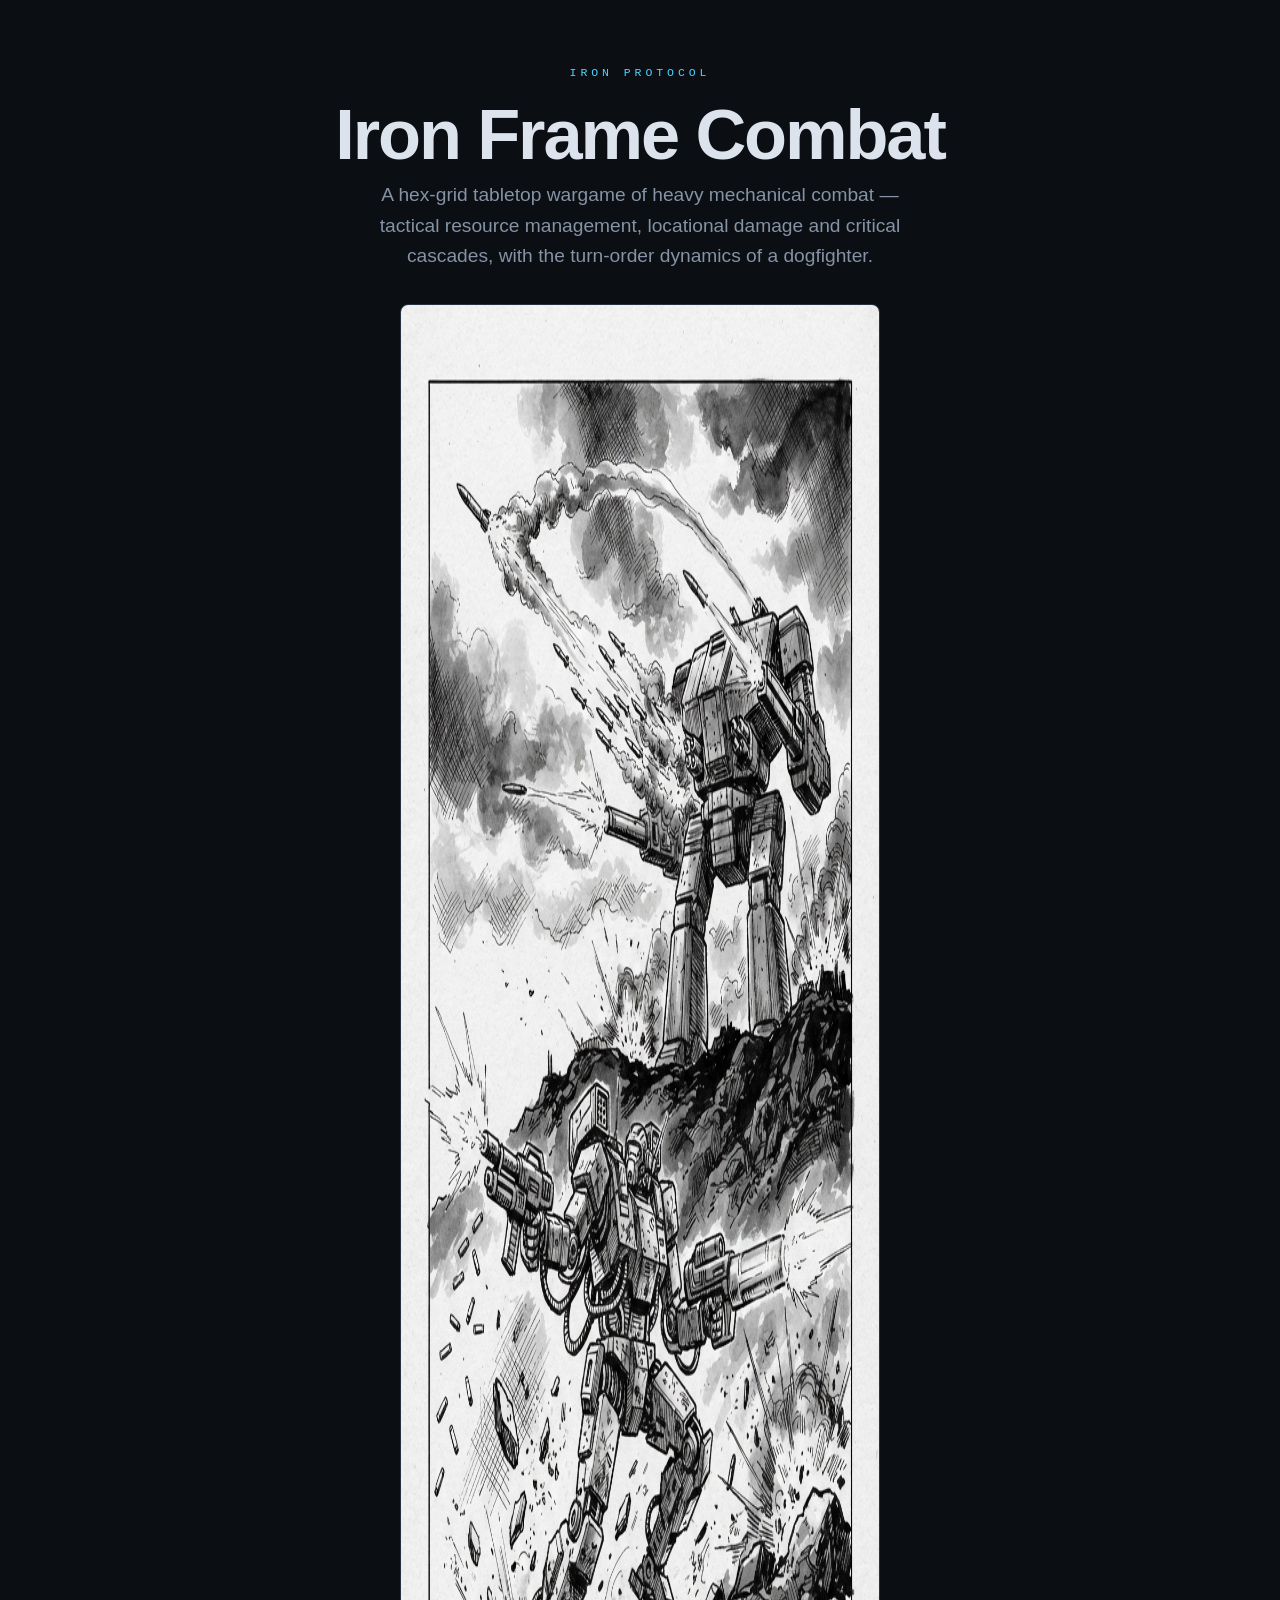
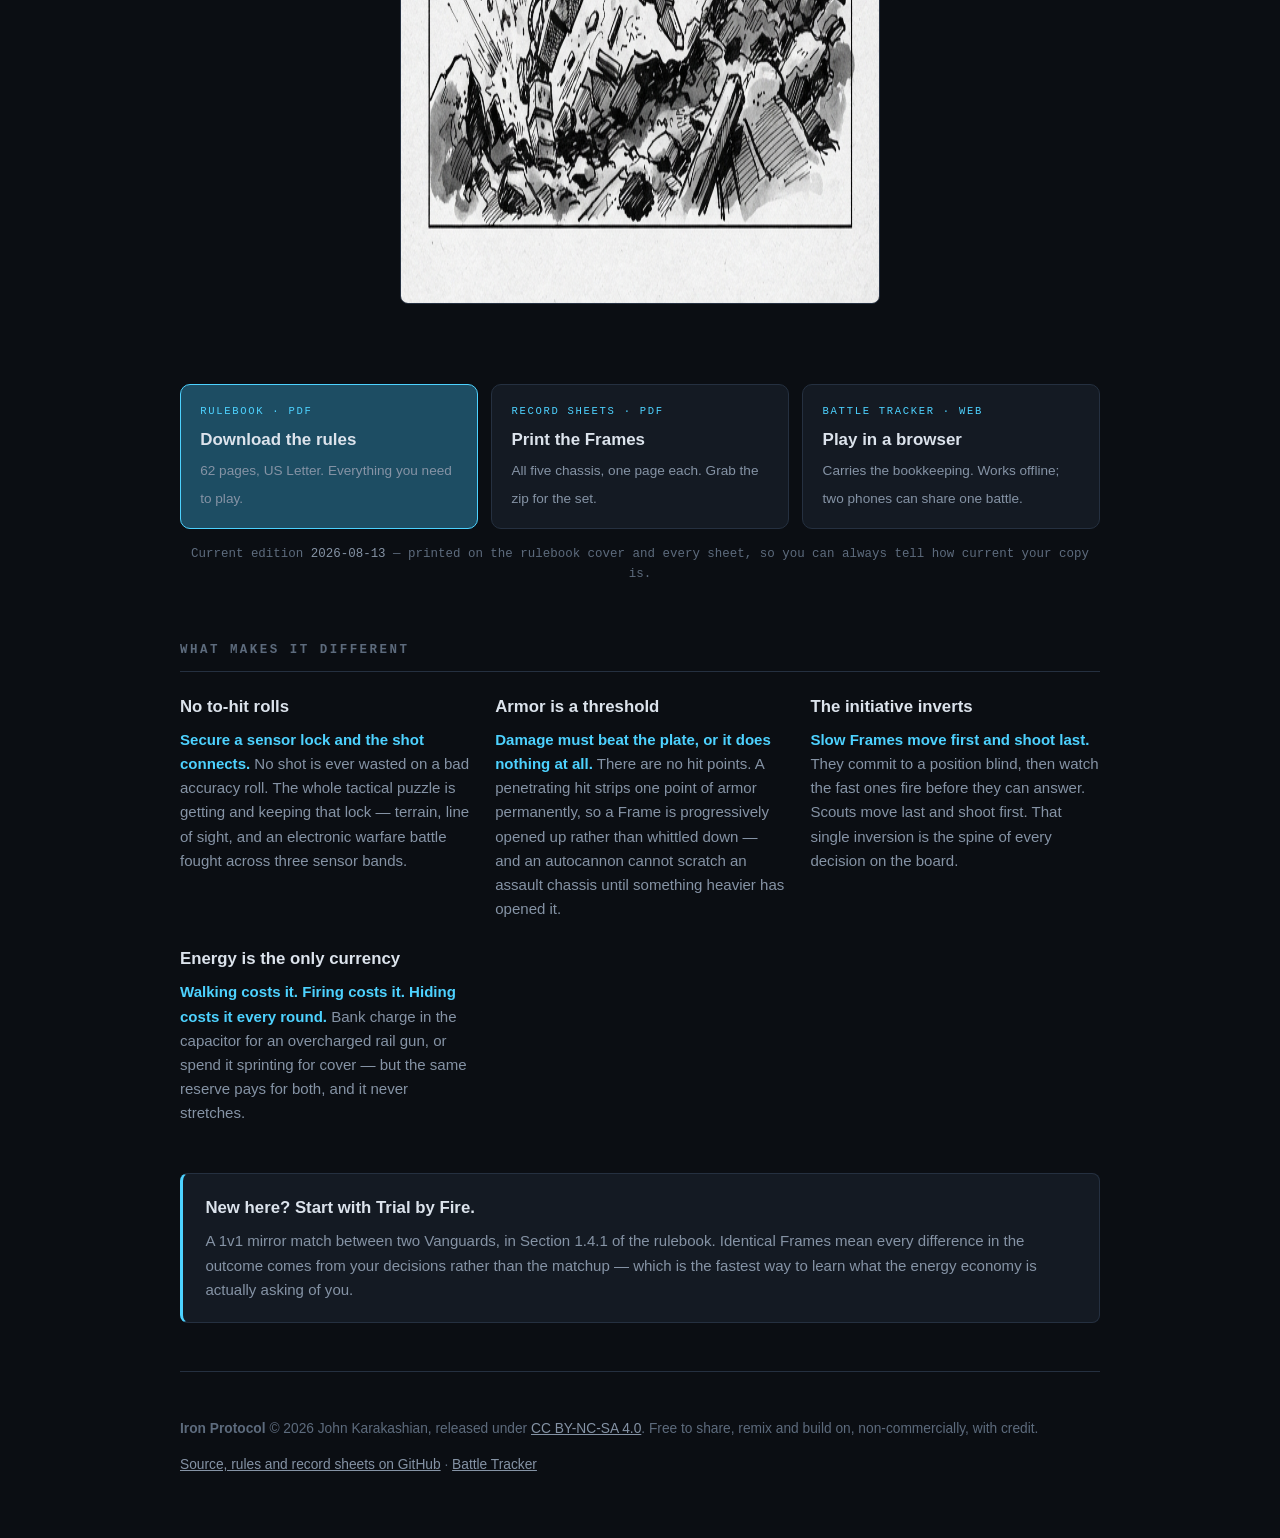
==== www/index.html @ a9ff7885 "Give the domain something to serve, and keep the PDFs single-sourced ironproto.app currently resolve" ====
<!doctype html>
<html lang="en">
<head>
<meta charset="utf-8">
<meta name="viewport" content="width=device-width, initial-scale=1">
<title>Iron Protocol — A Tactical Game of Iron Frame Combat</title>
<meta name="description" content="A hex-grid tabletop wargame of heavy mechanical combat. No to-hit rolls: secure a sensor lock and the shot connects. Free rulebook and record sheets.">
<link rel="icon" href="images/logo.jpg">

<meta property="og:title" content="Iron Protocol">
<meta property="og:description" content="A hex-grid tabletop wargame of heavy mechanical combat. Free rulebook, record sheets and a browser battle tracker.">
<meta property="og:image" content="https://ironproto.app/images/iron_protocol.jpg">
<meta property="og:url" content="https://ironproto.app">
<meta property="og:type" content="website">
<meta name="twitter:card" content="summary_large_image">

<style>
  /* Same tokens as the Battle Tracker, so the site and the app are one thing. */
  :root {
    --bg: #0b0e13;
    --surface: #141a23;
    --surface-2: #1b222d;
    --border: #253040;
    --text: #dce3ec;
    --muted: #8593a5;
    --dim: #5d6b7d;
    --accent: #4dd2ff;
    --accent-dim: #1d4d63;
    --warn: #ffb347;
    --ok: #57d38c;
    --mono: ui-monospace, SFMono-Regular, Menlo, Consolas, monospace;
    --sans: -apple-system, BlinkMacSystemFont, "Segoe UI", Roboto, sans-serif;
  }

  * { box-sizing: border-box; }

  body {
    margin: 0;
    background: var(--bg);
    color: var(--text);
    font-family: var(--sans);
    font-size: 17px;
    line-height: 1.6;
    -webkit-font-smoothing: antialiased;
  }

  .wrap { max-width: 60rem; margin: 0 auto; padding: 0 1.25rem; }

  /* ---- hero ---- */
  header { padding: 4rem 0 2.5rem; text-align: center; }
  .eyebrow {
    font-family: var(--mono); font-size: .72rem; letter-spacing: .34em;
    text-transform: uppercase; color: var(--accent); margin: 0 0 1.1rem;
  }
  h1 {
    font-size: clamp(2.6rem, 9vw, 4.4rem); line-height: 1; margin: 0 0 .6rem;
    font-weight: 800; letter-spacing: -.03em;
  }
  .tagline { font-size: clamp(1rem, 2.6vw, 1.2rem); color: var(--muted); margin: 0 auto 2rem; max-width: 34rem; }

  .cover {
    display: block; width: 100%; max-width: 30rem; margin: 0 auto;
    border: 1px solid var(--border); border-radius: 8px;
  }

  /* ---- downloads ---- */
  .downloads {
    display: grid; gap: .85rem; margin: 2.5rem 0 1rem;
    grid-template-columns: repeat(auto-fit, minmax(15rem, 1fr));
  }
  .dl {
    display: block; text-decoration: none; color: inherit;
    background: var(--surface); border: 1px solid var(--border); border-radius: 10px;
    padding: 1.1rem 1.2rem; transition: border-color .15s, transform .15s;
  }
  .dl:hover, .dl:focus-visible { border-color: var(--accent); transform: translateY(-2px); }
  .dl:focus-visible { outline: 2px solid var(--accent); outline-offset: 2px; }
  .dl.primary { background: var(--accent-dim); border-color: var(--accent); }
  .dl .k {
    font-family: var(--mono); font-size: .66rem; letter-spacing: .16em;
    text-transform: uppercase; color: var(--accent); display: block; margin-bottom: .4rem;
  }
  .dl .t { font-size: 1.06rem; font-weight: 650; display: block; margin-bottom: .2rem; }
  .dl .s { font-size: .85rem; color: var(--muted); }

  .edition {
    font-family: var(--mono); font-size: .78rem; color: var(--dim);
    text-align: center; margin: 0 0 3.5rem;
  }
  .edition b { color: var(--muted); font-weight: 500; }

  /* ---- features ---- */
  section { padding: 0 0 3rem; }
  h2 {
    font-size: .78rem; font-family: var(--mono); letter-spacing: .2em;
    text-transform: uppercase; color: var(--dim); margin: 0 0 1.4rem;
    padding-bottom: .6rem; border-bottom: 1px solid var(--border);
  }
  .features { display: grid; gap: 1.6rem; grid-template-columns: repeat(auto-fit, minmax(17rem, 1fr)); }
  .feature h3 { font-size: 1.05rem; margin: 0 0 .45rem; font-weight: 650; }
  .feature p { margin: 0; color: var(--muted); font-size: .94rem; }
  .feature .lede { color: var(--accent); font-weight: 600; }

  /* ---- start here ---- */
  .start {
    background: var(--surface); border: 1px solid var(--border);
    border-left: 3px solid var(--accent); border-radius: 8px;
    padding: 1.3rem 1.4rem; margin-bottom: 3rem;
  }
  .start h3 { margin: 0 0 .5rem; font-size: 1.05rem; }
  .start p { margin: 0; color: var(--muted); font-size: .94rem; }

  footer {
    border-top: 1px solid var(--border); padding: 2rem 0 3rem;
    font-size: .86rem; color: var(--dim);
  }
  footer a { color: var(--muted); }
  a { color: var(--accent); }

  @media (max-width: 34rem) {
    header { padding: 2.5rem 0 1.5rem; }
    body { font-size: 16px; }
  }
</style>
</head>
<body>

<div class="wrap">

  <header>
    <p class="eyebrow">Iron Protocol</p>
    <h1>Iron Frame Combat</h1>
    <p class="tagline">A hex-grid tabletop wargame of heavy mechanical combat — tactical resource management, locational damage and critical cascades, with the turn-order dynamics of a dogfighter.</p>
    <img class="cover" src="images/iron_protocol.jpg" alt="Two Iron Frames exchanging fire across broken ground" width="1200" height="1600">
  </header>

  <div class="downloads">
    <a class="dl primary" href="https://github.com/magnentius/iron-protocol/releases/latest">
      <span class="k">Rulebook · PDF</span>
      <span class="t">Download the rules</span>
      <span class="s">62 pages, US Letter. Everything you need to play.</span>
    </a>
    <a class="dl" href="https://github.com/magnentius/iron-protocol/releases/latest">
      <span class="k">Record sheets · PDF</span>
      <span class="t">Print the Frames</span>
      <span class="s">All five chassis, one page each. Grab the zip for the set.</span>
    </a>
    <a class="dl" href="https://play.ironproto.app">
      <span class="k">Battle Tracker · Web</span>
      <span class="t">Play in a browser</span>
      <span class="s">Carries the bookkeeping. Works offline; two phones can share one battle.</span>
    </a>
  </div>

  <p class="edition">
    Current edition <b>2026-08-13</b> — printed on the rulebook cover and every sheet, so you can always tell how current your copy is.
  </p>

  <section>
    <h2>What makes it different</h2>
    <div class="features">
      <div class="feature">
        <h3>No to-hit rolls</h3>
        <p><span class="lede">Secure a sensor lock and the shot connects.</span> No shot is ever wasted on a bad accuracy roll. The whole tactical puzzle is getting and keeping that lock — terrain, line of sight, and an electronic warfare battle fought across three sensor bands.</p>
      </div>
      <div class="feature">
        <h3>Armor is a threshold</h3>
        <p><span class="lede">Damage must beat the plate, or it does nothing at all.</span> There are no hit points. A penetrating hit strips one point of armor permanently, so a Frame is progressively opened up rather than whittled down — and an autocannon cannot scratch an assault chassis until something heavier has opened it.</p>
      </div>
      <div class="feature">
        <h3>The initiative inverts</h3>
        <p><span class="lede">Slow Frames move first and shoot last.</span> They commit to a position blind, then watch the fast ones fire before they can answer. Scouts move last and shoot first. That single inversion is the spine of every decision on the board.</p>
      </div>
      <div class="feature">
        <h3>Energy is the only currency</h3>
        <p><span class="lede">Walking costs it. Firing costs it. Hiding costs it every round.</span> Bank charge in the capacitor for an overcharged rail gun, or spend it sprinting for cover — but the same reserve pays for both, and it never stretches.</p>
      </div>
    </div>
  </section>

  <div class="start">
    <h3>New here? Start with Trial by Fire.</h3>
    <p>A 1v1 mirror match between two Vanguards, in Section 1.4.1 of the rulebook. Identical Frames mean every difference in the outcome comes from your decisions rather than the matchup — which is the fastest way to learn what the energy economy is actually asking of you.</p>
  </div>

  <footer>
    <p>
      <strong>Iron Protocol</strong> © 2026 John Karakashian, released under
      <a href="https://creativecommons.org/licenses/by-nc-sa/4.0/">CC BY-NC-SA 4.0</a>.
      Free to share, remix and build on, non-commercially, with credit.
    </p>
    <p>
      <a href="https://github.com/magnentius/iron-protocol">Source, rules and record sheets on GitHub</a> ·
      <a href="https://play.ironproto.app">Battle Tracker</a>
    </p>
  </footer>

</div>
</body>
</html>
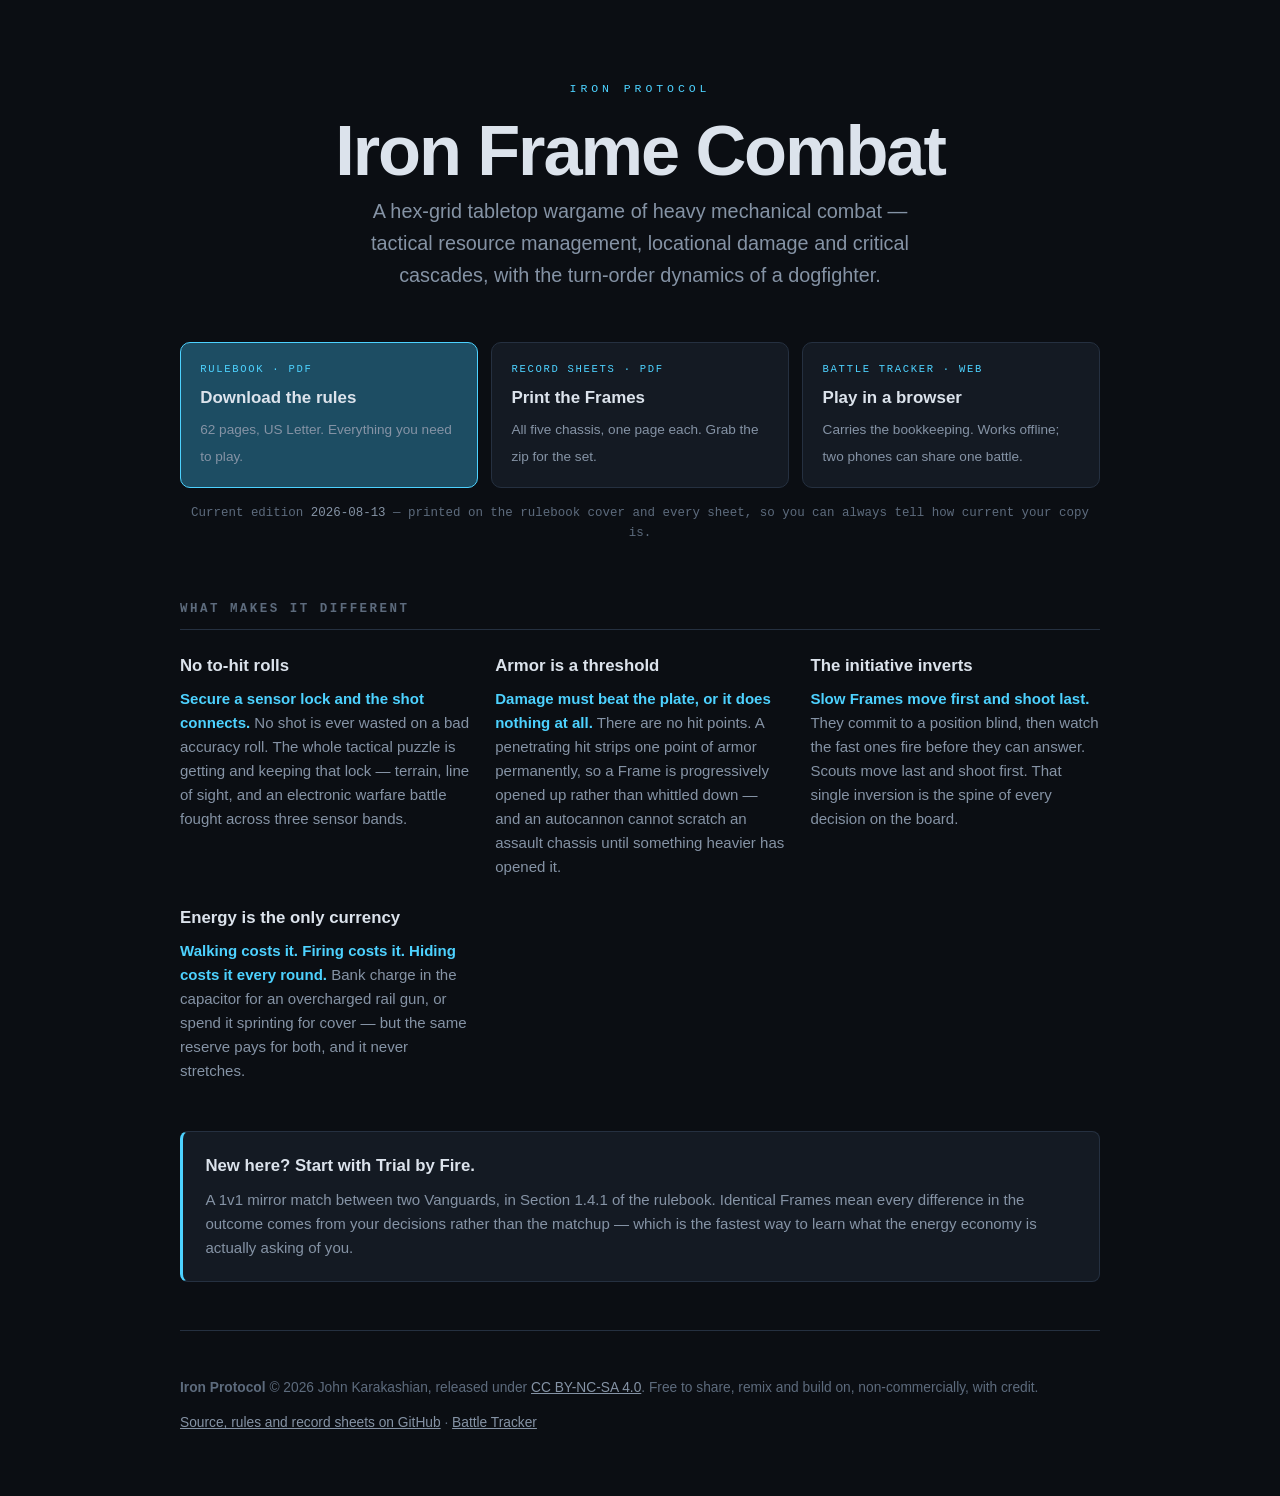
==== commit 03510c18: "Drop the cover art from the landing page The art is portrait — 1200x1600 — and capped at 30rem, so i" ====
--- a/www/index.html
+++ b/www/index.html
@@ -47,7 +47,7 @@
   .wrap { max-width: 60rem; margin: 0 auto; padding: 0 1.25rem; }
 
   /* ---- hero ---- */
-  header { padding: 4rem 0 2.5rem; text-align: center; }
+  header { padding: 5rem 0 1rem; text-align: center; }
   .eyebrow {
     font-family: var(--mono); font-size: .72rem; letter-spacing: .34em;
     text-transform: uppercase; color: var(--accent); margin: 0 0 1.1rem;
@@ -56,16 +56,11 @@
     font-size: clamp(2.6rem, 9vw, 4.4rem); line-height: 1; margin: 0 0 .6rem;
     font-weight: 800; letter-spacing: -.03em;
   }
-  .tagline { font-size: clamp(1rem, 2.6vw, 1.2rem); color: var(--muted); margin: 0 auto 2rem; max-width: 34rem; }
-
-  .cover {
-    display: block; width: 100%; max-width: 30rem; margin: 0 auto;
-    border: 1px solid var(--border); border-radius: 8px;
-  }
+  .tagline { font-size: clamp(1.02rem, 2.6vw, 1.24rem); color: var(--muted); margin: 0 auto; max-width: 36rem; }
 
   /* ---- downloads ---- */
   .downloads {
-    display: grid; gap: .85rem; margin: 2.5rem 0 1rem;
+    display: grid; gap: .85rem; margin: 2.2rem 0 1rem;
     grid-template-columns: repeat(auto-fit, minmax(15rem, 1fr));
   }
   .dl {
@@ -118,7 +113,7 @@
   a { color: var(--accent); }
 
   @media (max-width: 34rem) {
-    header { padding: 2.5rem 0 1.5rem; }
+    header { padding: 3rem 0 .5rem; }
     body { font-size: 16px; }
   }
 </style>
@@ -131,7 +126,6 @@
     <p class="eyebrow">Iron Protocol</p>
     <h1>Iron Frame Combat</h1>
     <p class="tagline">A hex-grid tabletop wargame of heavy mechanical combat — tactical resource management, locational damage and critical cascades, with the turn-order dynamics of a dogfighter.</p>
-    <img class="cover" src="images/iron_protocol.jpg" alt="Two Iron Frames exchanging fire across broken ground" width="1200" height="1600">
   </header>
 
   <div class="downloads">
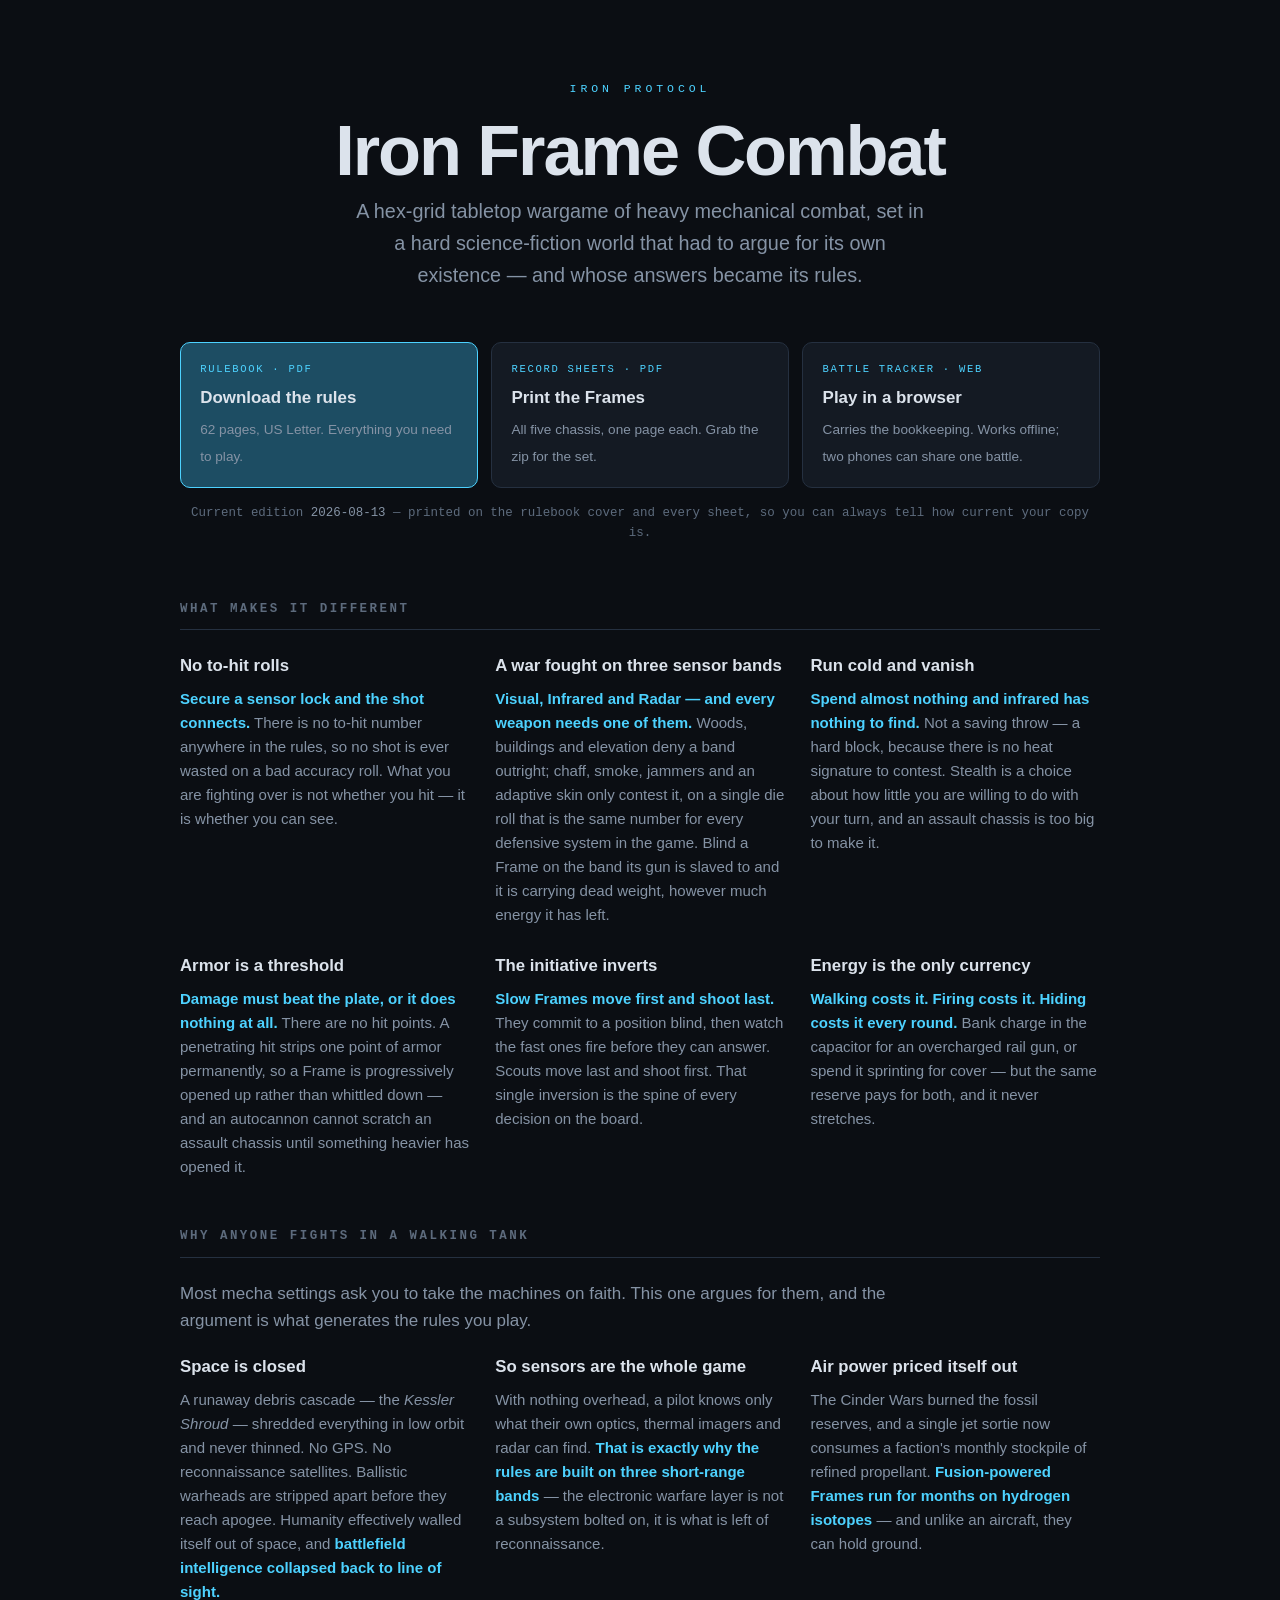
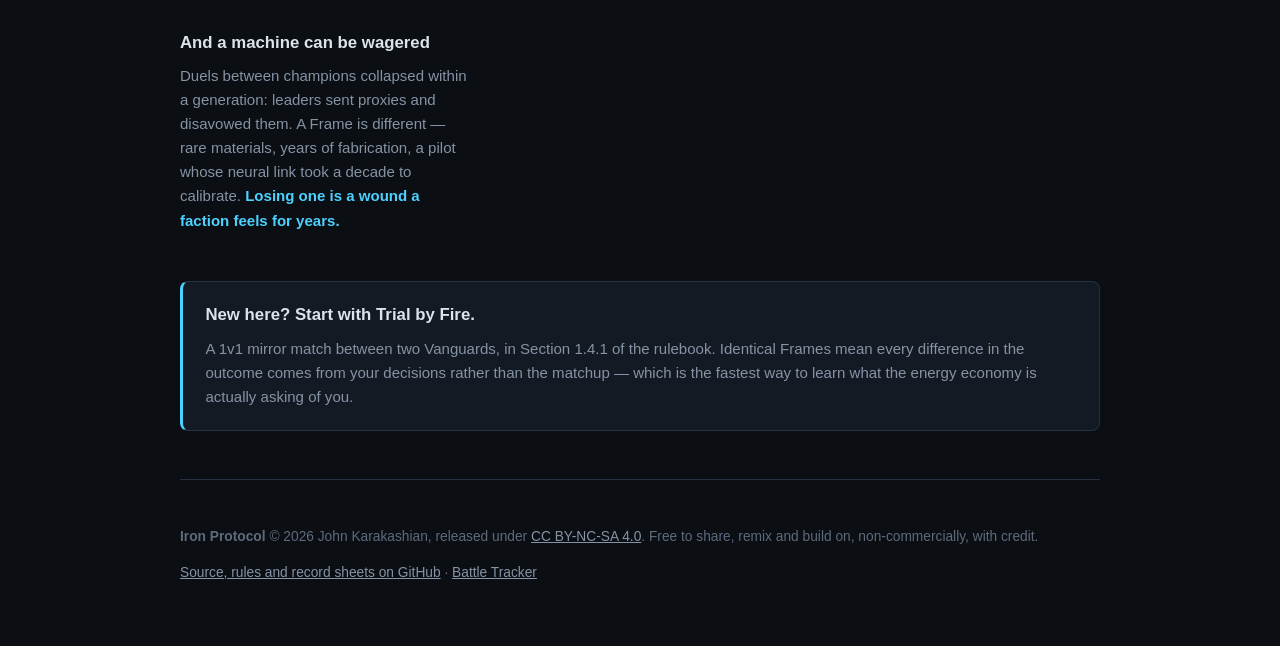
==== commit e2c895a2: "Lead with the sensor war and the setting that produces it Two of the strongest things about this gam" ====
--- a/www/index.html
+++ b/www/index.html
@@ -125,7 +125,7 @@
   <header>
     <p class="eyebrow">Iron Protocol</p>
     <h1>Iron Frame Combat</h1>
-    <p class="tagline">A hex-grid tabletop wargame of heavy mechanical combat — tactical resource management, locational damage and critical cascades, with the turn-order dynamics of a dogfighter.</p>
+    <p class="tagline">A hex-grid tabletop wargame of heavy mechanical combat, set in a hard science-fiction world that had to argue for its own existence — and whose answers became its rules.</p>
   </header>
 
   <div class="downloads">
@@ -155,7 +155,15 @@
     <div class="features">
       <div class="feature">
         <h3>No to-hit rolls</h3>
-        <p><span class="lede">Secure a sensor lock and the shot connects.</span> No shot is ever wasted on a bad accuracy roll. The whole tactical puzzle is getting and keeping that lock — terrain, line of sight, and an electronic warfare battle fought across three sensor bands.</p>
+        <p><span class="lede">Secure a sensor lock and the shot connects.</span> There is no to-hit number anywhere in the rules, so no shot is ever wasted on a bad accuracy roll. What you are fighting over is not whether you hit — it is whether you can see.</p>
+      </div>
+      <div class="feature">
+        <h3>A war fought on three sensor bands</h3>
+        <p><span class="lede">Visual, Infrared and Radar — and every weapon needs one of them.</span> Woods, buildings and elevation deny a band outright; chaff, smoke, jammers and an adaptive skin only contest it, on a single die roll that is the same number for every defensive system in the game. Blind a Frame on the band its gun is slaved to and it is carrying dead weight, however much energy it has left.</p>
+      </div>
+      <div class="feature">
+        <h3>Run cold and vanish</h3>
+        <p><span class="lede">Spend almost nothing and infrared has nothing to find.</span> Not a saving throw — a hard block, because there is no heat signature to contest. Stealth is a choice about how little you are willing to do with your turn, and an assault chassis is too big to make it.</p>
       </div>
       <div class="feature">
         <h3>Armor is a threshold</h3>
@@ -168,6 +176,29 @@
       <div class="feature">
         <h3>Energy is the only currency</h3>
         <p><span class="lede">Walking costs it. Firing costs it. Hiding costs it every round.</span> Bank charge in the capacitor for an overcharged rail gun, or spend it sprinting for cover — but the same reserve pays for both, and it never stretches.</p>
+      </div>
+    </div>
+  </section>
+
+  <section>
+    <h2>Why anyone fights in a walking tank</h2>
+    <p style="color:var(--muted);margin:0 0 1.2rem;max-width:46rem">Most mecha settings ask you to take the machines on faith. This one argues for them, and the argument is what generates the rules you play.</p>
+    <div class="features">
+      <div class="feature">
+        <h3>Space is closed</h3>
+        <p>A runaway debris cascade — the <em>Kessler Shroud</em> — shredded everything in low orbit and never thinned. No GPS. No reconnaissance satellites. Ballistic warheads are stripped apart before they reach apogee. Humanity effectively walled itself out of space, and <span class="lede">battlefield intelligence collapsed back to line of sight.</span></p>
+      </div>
+      <div class="feature">
+        <h3>So sensors are the whole game</h3>
+        <p>With nothing overhead, a pilot knows only what their own optics, thermal imagers and radar can find. <span class="lede">That is exactly why the rules are built on three short-range bands</span> — the electronic warfare layer is not a subsystem bolted on, it is what is left of reconnaissance.</p>
+      </div>
+      <div class="feature">
+        <h3>Air power priced itself out</h3>
+        <p>The Cinder Wars burned the fossil reserves, and a single jet sortie now consumes a faction's monthly stockpile of refined propellant. <span class="lede">Fusion-powered Frames run for months on hydrogen isotopes</span> — and unlike an aircraft, they can hold ground.</p>
+      </div>
+      <div class="feature">
+        <h3>And a machine can be wagered</h3>
+        <p>Duels between champions collapsed within a generation: leaders sent proxies and disavowed them. A Frame is different — rare materials, years of fabrication, a pilot whose neural link took a decade to calibrate. <span class="lede">Losing one is a wound a faction feels for years.</span></p>
       </div>
     </div>
   </section>
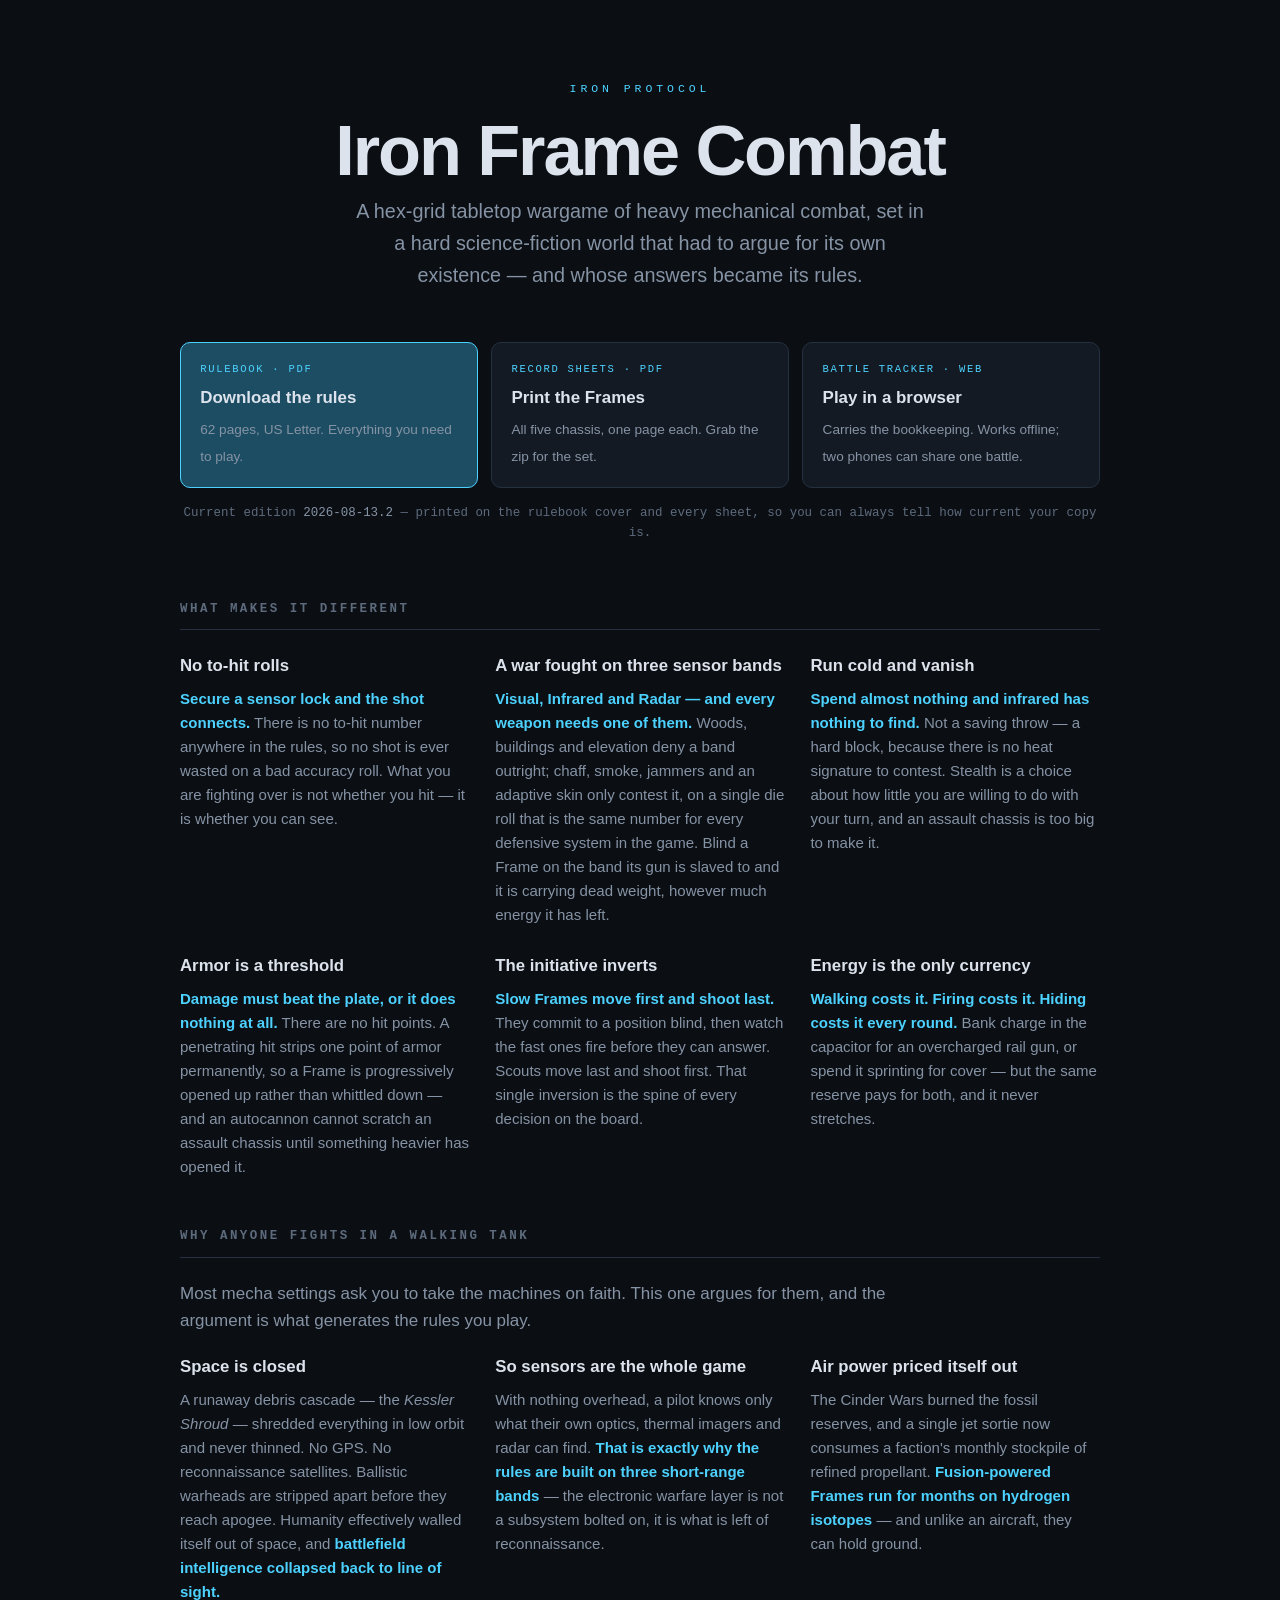
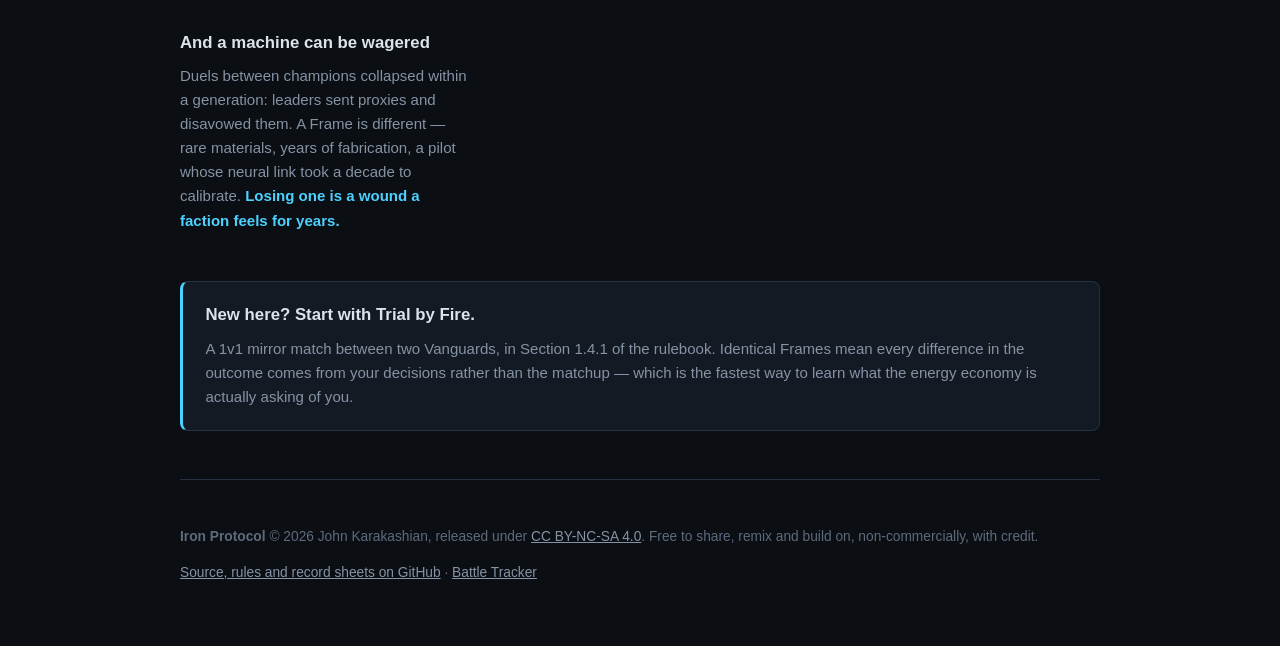
==== commit 2c6831f7: "Edition 2026-08-13.2 Second edition the same day, which is the serial form the scheme already allowe" ====
--- a/www/index.html
+++ b/www/index.html
@@ -147,7 +147,7 @@
   </div>
 
   <p class="edition">
-    Current edition <b>2026-08-13</b> — printed on the rulebook cover and every sheet, so you can always tell how current your copy is.
+    Current edition <b>2026-08-13.2</b> — printed on the rulebook cover and every sheet, so you can always tell how current your copy is.
   </p>
 
   <section>
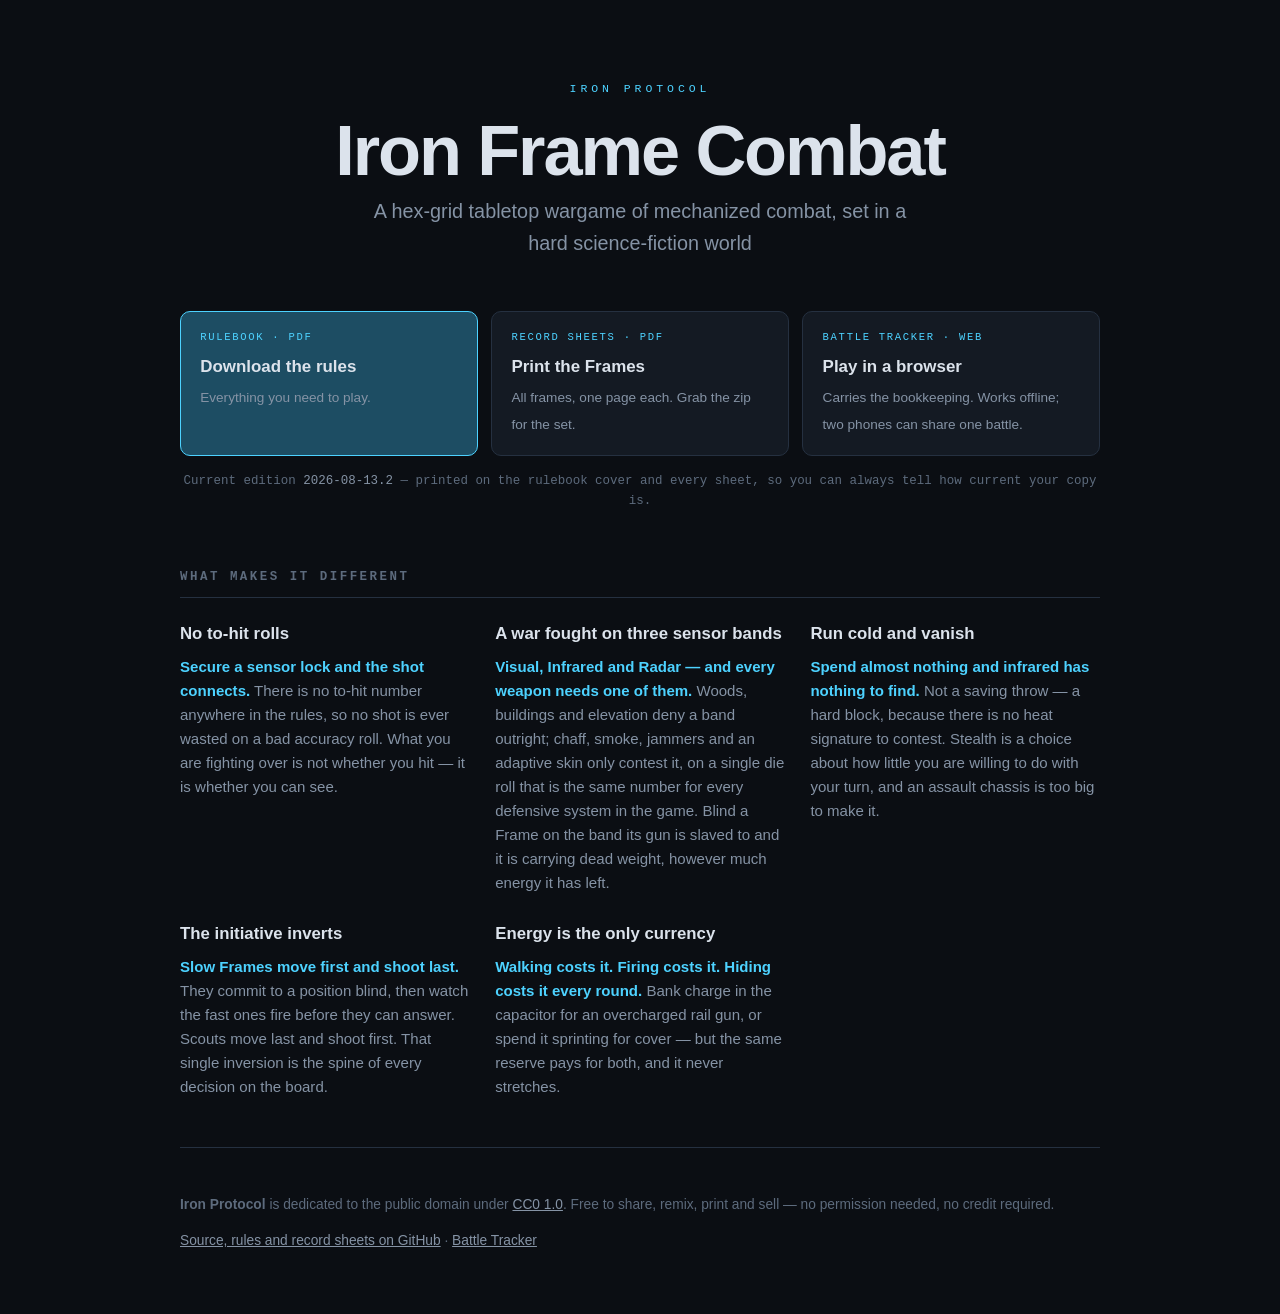
==== commit 74746827: "Cut the landing page back to what a visitor needs The page had grown a second half that argued the s" ====
--- a/www/index.html
+++ b/www/index.html
@@ -1,225 +1,311 @@
 <!doctype html>
 <html lang="en">
+
 <head>
-<meta charset="utf-8">
-<meta name="viewport" content="width=device-width, initial-scale=1">
-<title>Iron Protocol — A Tactical Game of Iron Frame Combat</title>
-<meta name="description" content="A hex-grid tabletop wargame of heavy mechanical combat. No to-hit rolls: secure a sensor lock and the shot connects. Free rulebook and record sheets.">
-<link rel="icon" href="images/logo.jpg">
-
-<meta property="og:title" content="Iron Protocol">
-<meta property="og:description" content="A hex-grid tabletop wargame of heavy mechanical combat. Free rulebook, record sheets and a browser battle tracker.">
-<meta property="og:image" content="https://ironproto.app/images/iron_protocol.jpg">
-<meta property="og:url" content="https://ironproto.app">
-<meta property="og:type" content="website">
-<meta name="twitter:card" content="summary_large_image">
-
-<style>
-  /* Same tokens as the Battle Tracker, so the site and the app are one thing. */
-  :root {
-    --bg: #0b0e13;
-    --surface: #141a23;
-    --surface-2: #1b222d;
-    --border: #253040;
-    --text: #dce3ec;
-    --muted: #8593a5;
-    --dim: #5d6b7d;
-    --accent: #4dd2ff;
-    --accent-dim: #1d4d63;
-    --warn: #ffb347;
-    --ok: #57d38c;
-    --mono: ui-monospace, SFMono-Regular, Menlo, Consolas, monospace;
-    --sans: -apple-system, BlinkMacSystemFont, "Segoe UI", Roboto, sans-serif;
-  }
-
-  * { box-sizing: border-box; }
-
-  body {
-    margin: 0;
-    background: var(--bg);
-    color: var(--text);
-    font-family: var(--sans);
-    font-size: 17px;
-    line-height: 1.6;
-    -webkit-font-smoothing: antialiased;
-  }
-
-  .wrap { max-width: 60rem; margin: 0 auto; padding: 0 1.25rem; }
-
-  /* ---- hero ---- */
-  header { padding: 5rem 0 1rem; text-align: center; }
-  .eyebrow {
-    font-family: var(--mono); font-size: .72rem; letter-spacing: .34em;
-    text-transform: uppercase; color: var(--accent); margin: 0 0 1.1rem;
-  }
-  h1 {
-    font-size: clamp(2.6rem, 9vw, 4.4rem); line-height: 1; margin: 0 0 .6rem;
-    font-weight: 800; letter-spacing: -.03em;
-  }
-  .tagline { font-size: clamp(1.02rem, 2.6vw, 1.24rem); color: var(--muted); margin: 0 auto; max-width: 36rem; }
-
-  /* ---- downloads ---- */
-  .downloads {
-    display: grid; gap: .85rem; margin: 2.2rem 0 1rem;
-    grid-template-columns: repeat(auto-fit, minmax(15rem, 1fr));
-  }
-  .dl {
-    display: block; text-decoration: none; color: inherit;
-    background: var(--surface); border: 1px solid var(--border); border-radius: 10px;
-    padding: 1.1rem 1.2rem; transition: border-color .15s, transform .15s;
-  }
-  .dl:hover, .dl:focus-visible { border-color: var(--accent); transform: translateY(-2px); }
-  .dl:focus-visible { outline: 2px solid var(--accent); outline-offset: 2px; }
-  .dl.primary { background: var(--accent-dim); border-color: var(--accent); }
-  .dl .k {
-    font-family: var(--mono); font-size: .66rem; letter-spacing: .16em;
-    text-transform: uppercase; color: var(--accent); display: block; margin-bottom: .4rem;
-  }
-  .dl .t { font-size: 1.06rem; font-weight: 650; display: block; margin-bottom: .2rem; }
-  .dl .s { font-size: .85rem; color: var(--muted); }
-
-  .edition {
-    font-family: var(--mono); font-size: .78rem; color: var(--dim);
-    text-align: center; margin: 0 0 3.5rem;
-  }
-  .edition b { color: var(--muted); font-weight: 500; }
-
-  /* ---- features ---- */
-  section { padding: 0 0 3rem; }
-  h2 {
-    font-size: .78rem; font-family: var(--mono); letter-spacing: .2em;
-    text-transform: uppercase; color: var(--dim); margin: 0 0 1.4rem;
-    padding-bottom: .6rem; border-bottom: 1px solid var(--border);
-  }
-  .features { display: grid; gap: 1.6rem; grid-template-columns: repeat(auto-fit, minmax(17rem, 1fr)); }
-  .feature h3 { font-size: 1.05rem; margin: 0 0 .45rem; font-weight: 650; }
-  .feature p { margin: 0; color: var(--muted); font-size: .94rem; }
-  .feature .lede { color: var(--accent); font-weight: 600; }
-
-  /* ---- start here ---- */
-  .start {
-    background: var(--surface); border: 1px solid var(--border);
-    border-left: 3px solid var(--accent); border-radius: 8px;
-    padding: 1.3rem 1.4rem; margin-bottom: 3rem;
-  }
-  .start h3 { margin: 0 0 .5rem; font-size: 1.05rem; }
-  .start p { margin: 0; color: var(--muted); font-size: .94rem; }
-
-  footer {
-    border-top: 1px solid var(--border); padding: 2rem 0 3rem;
-    font-size: .86rem; color: var(--dim);
-  }
-  footer a { color: var(--muted); }
-  a { color: var(--accent); }
-
-  @media (max-width: 34rem) {
-    header { padding: 3rem 0 .5rem; }
-    body { font-size: 16px; }
-  }
-</style>
+  <meta charset="utf-8">
+  <meta name="viewport" content="width=device-width, initial-scale=1">
+  <title>Iron Protocol — A Tactical Game of Iron Frame Combat</title>
+  <meta name="description"
+    content="A hex-grid tabletop wargame of heavy mechanical combat. No to-hit rolls: secure a sensor lock and the shot connects. Free rulebook and record sheets.">
+  <link rel="icon" href="images/logo.jpg">
+
+  <meta property="og:title" content="Iron Protocol">
+  <meta property="og:description"
+    content="A hex-grid tabletop wargame of heavy mechanical combat. Free rulebook, record sheets and a browser battle tracker.">
+  <meta property="og:image" content="https://ironproto.app/images/iron_protocol.jpg">
+  <meta property="og:url" content="https://ironproto.app">
+  <meta property="og:type" content="website">
+  <meta name="twitter:card" content="summary_large_image">
+
+  <style>
+    /* Same tokens as the Battle Tracker, so the site and the app are one thing. */
+    :root {
+      --bg: #0b0e13;
+      --surface: #141a23;
+      --surface-2: #1b222d;
+      --border: #253040;
+      --text: #dce3ec;
+      --muted: #8593a5;
+      --dim: #5d6b7d;
+      --accent: #4dd2ff;
+      --accent-dim: #1d4d63;
+      --warn: #ffb347;
+      --ok: #57d38c;
+      --mono: ui-monospace, SFMono-Regular, Menlo, Consolas, monospace;
+      --sans: -apple-system, BlinkMacSystemFont, "Segoe UI", Roboto, sans-serif;
+    }
+
+    * {
+      box-sizing: border-box;
+    }
+
+    body {
+      margin: 0;
+      background: var(--bg);
+      color: var(--text);
+      font-family: var(--sans);
+      font-size: 17px;
+      line-height: 1.6;
+      -webkit-font-smoothing: antialiased;
+    }
+
+    .wrap {
+      max-width: 60rem;
+      margin: 0 auto;
+      padding: 0 1.25rem;
+    }
+
+    /* ---- hero ---- */
+    header {
+      padding: 5rem 0 1rem;
+      text-align: center;
+    }
+
+    .eyebrow {
+      font-family: var(--mono);
+      font-size: .72rem;
+      letter-spacing: .34em;
+      text-transform: uppercase;
+      color: var(--accent);
+      margin: 0 0 1.1rem;
+    }
+
+    h1 {
+      font-size: clamp(2.6rem, 9vw, 4.4rem);
+      line-height: 1;
+      margin: 0 0 .6rem;
+      font-weight: 800;
+      letter-spacing: -.03em;
+    }
+
+    .tagline {
+      font-size: clamp(1.02rem, 2.6vw, 1.24rem);
+      color: var(--muted);
+      margin: 0 auto;
+      max-width: 36rem;
+    }
+
+    /* ---- downloads ---- */
+    .downloads {
+      display: grid;
+      gap: .85rem;
+      margin: 2.2rem 0 1rem;
+      grid-template-columns: repeat(auto-fit, minmax(15rem, 1fr));
+    }
+
+    .dl {
+      display: block;
+      text-decoration: none;
+      color: inherit;
+      background: var(--surface);
+      border: 1px solid var(--border);
+      border-radius: 10px;
+      padding: 1.1rem 1.2rem;
+      transition: border-color .15s, transform .15s;
+    }
+
+    .dl:hover,
+    .dl:focus-visible {
+      border-color: var(--accent);
+      transform: translateY(-2px);
+    }
+
+    .dl:focus-visible {
+      outline: 2px solid var(--accent);
+      outline-offset: 2px;
+    }
+
+    .dl.primary {
+      background: var(--accent-dim);
+      border-color: var(--accent);
+    }
+
+    .dl .k {
+      font-family: var(--mono);
+      font-size: .66rem;
+      letter-spacing: .16em;
+      text-transform: uppercase;
+      color: var(--accent);
+      display: block;
+      margin-bottom: .4rem;
+    }
+
+    .dl .t {
+      font-size: 1.06rem;
+      font-weight: 650;
+      display: block;
+      margin-bottom: .2rem;
+    }
+
+    .dl .s {
+      font-size: .85rem;
+      color: var(--muted);
+    }
+
+    .edition {
+      font-family: var(--mono);
+      font-size: .78rem;
+      color: var(--dim);
+      text-align: center;
+      margin: 0 0 3.5rem;
+    }
+
+    .edition b {
+      color: var(--muted);
+      font-weight: 500;
+    }
+
+    /* ---- features ---- */
+    section {
+      padding: 0 0 3rem;
+    }
+
+    h2 {
+      font-size: .78rem;
+      font-family: var(--mono);
+      letter-spacing: .2em;
+      text-transform: uppercase;
+      color: var(--dim);
+      margin: 0 0 1.4rem;
+      padding-bottom: .6rem;
+      border-bottom: 1px solid var(--border);
+    }
+
+    .features {
+      display: grid;
+      gap: 1.6rem;
+      grid-template-columns: repeat(auto-fit, minmax(17rem, 1fr));
+    }
+
+    .feature h3 {
+      font-size: 1.05rem;
+      margin: 0 0 .45rem;
+      font-weight: 650;
+    }
+
+    .feature p {
+      margin: 0;
+      color: var(--muted);
+      font-size: .94rem;
+    }
+
+    .feature .lede {
+      color: var(--accent);
+      font-weight: 600;
+    }
+
+    footer {
+      border-top: 1px solid var(--border);
+      padding: 2rem 0 3rem;
+      font-size: .86rem;
+      color: var(--dim);
+    }
+
+    footer a {
+      color: var(--muted);
+    }
+
+    a {
+      color: var(--accent);
+    }
+
+    @media (max-width: 34rem) {
+      header {
+        padding: 3rem 0 .5rem;
+      }
+
+      body {
+        font-size: 16px;
+      }
+    }
+  </style>
 </head>
+
 <body>
 
-<div class="wrap">
-
-  <header>
-    <p class="eyebrow">Iron Protocol</p>
-    <h1>Iron Frame Combat</h1>
-    <p class="tagline">A hex-grid tabletop wargame of heavy mechanical combat, set in a hard science-fiction world that had to argue for its own existence — and whose answers became its rules.</p>
-  </header>
-
-  <div class="downloads">
-    <a class="dl primary" href="https://github.com/magnentius/iron-protocol/releases/latest">
-      <span class="k">Rulebook · PDF</span>
-      <span class="t">Download the rules</span>
-      <span class="s">62 pages, US Letter. Everything you need to play.</span>
-    </a>
-    <a class="dl" href="https://github.com/magnentius/iron-protocol/releases/latest">
-      <span class="k">Record sheets · PDF</span>
-      <span class="t">Print the Frames</span>
-      <span class="s">All five chassis, one page each. Grab the zip for the set.</span>
-    </a>
-    <a class="dl" href="https://play.ironproto.app">
-      <span class="k">Battle Tracker · Web</span>
-      <span class="t">Play in a browser</span>
-      <span class="s">Carries the bookkeeping. Works offline; two phones can share one battle.</span>
-    </a>
+  <div class="wrap">
+
+    <header>
+      <p class="eyebrow">Iron Protocol</p>
+      <h1>Iron Frame Combat</h1>
+      <p class="tagline">A hex-grid tabletop wargame of mechanized combat, set in a hard science-fiction world</p>
+    </header>
+
+    <div class="downloads">
+      <a class="dl primary" href="https://github.com/magnentius/iron-protocol/releases/latest">
+        <span class="k">Rulebook · PDF</span>
+        <span class="t">Download the rules</span>
+        <span class="s">Everything you need to play.</span>
+      </a>
+      <a class="dl" href="https://github.com/magnentius/iron-protocol/releases/latest">
+        <span class="k">Record sheets · PDF</span>
+        <span class="t">Print the Frames</span>
+        <span class="s">All frames, one page each. Grab the zip for the set.</span>
+      </a>
+      <a class="dl" href="https://play.ironproto.app">
+        <span class="k">Battle Tracker · Web</span>
+        <span class="t">Play in a browser</span>
+        <span class="s">Carries the bookkeeping. Works offline; two phones can share one battle.</span>
+      </a>
+    </div>
+
+    <p class="edition">
+      <!-- Stamped from the latest git tag by the Deploy tracker workflow. The value
+         committed here is a placeholder and is not maintained by hand. -->
+      Current edition <b id="edition">2026-08-13.2</b> — printed on the rulebook cover and every sheet, so you can
+      always tell how current your copy is.
+    </p>
+
+    <section>
+      <h2>What makes it different</h2>
+      <div class="features">
+        <div class="feature">
+          <h3>No to-hit rolls</h3>
+          <p><span class="lede">Secure a sensor lock and the shot connects.</span> There is no to-hit number anywhere in
+            the rules, so no shot is ever wasted on a bad accuracy roll. What you are fighting over is not whether you
+            hit — it is whether you can see.</p>
+        </div>
+        <div class="feature">
+          <h3>A war fought on three sensor bands</h3>
+          <p><span class="lede">Visual, Infrared and Radar — and every weapon needs one of them.</span> Woods, buildings
+            and elevation deny a band outright; chaff, smoke, jammers and an adaptive skin only contest it, on a single
+            die roll that is the same number for every defensive system in the game. Blind a Frame on the band its gun
+            is slaved to and it is carrying dead weight, however much energy it has left.</p>
+        </div>
+        <div class="feature">
+          <h3>Run cold and vanish</h3>
+          <p><span class="lede">Spend almost nothing and infrared has nothing to find.</span> Not a saving throw — a
+            hard block, because there is no heat signature to contest. Stealth is a choice about how little you are
+            willing to do with your turn, and an assault chassis is too big to make it.</p>
+        </div>
+        <div class="feature">
+          <h3>The initiative inverts</h3>
+          <p><span class="lede">Slow Frames move first and shoot last.</span> They commit to a position blind, then
+            watch the fast ones fire before they can answer. Scouts move last and shoot first. That single inversion is
+            the spine of every decision on the board.</p>
+        </div>
+        <div class="feature">
+          <h3>Energy is the only currency</h3>
+          <p><span class="lede">Walking costs it. Firing costs it. Hiding costs it every round.</span> Bank charge in
+            the capacitor for an overcharged rail gun, or spend it sprinting for cover — but the same reserve pays for
+            both, and it never stretches.</p>
+        </div>
+      </div>
+    </section>
+
+    <footer>
+      <p>
+        <strong>Iron Protocol</strong> is dedicated to the public domain under
+        <a href="https://creativecommons.org/publicdomain/zero/1.0/">CC0 1.0</a>.
+        Free to share, remix, print and sell — no permission needed, no credit required.
+      </p>
+      <p>
+        <a href="https://github.com/magnentius/iron-protocol">Source, rules and record sheets on GitHub</a> ·
+        <a href="https://play.ironproto.app">Battle Tracker</a>
+      </p>
+    </footer>
+
   </div>
-
-  <p class="edition">
-    Current edition <b>2026-08-13.2</b> — printed on the rulebook cover and every sheet, so you can always tell how current your copy is.
-  </p>
-
-  <section>
-    <h2>What makes it different</h2>
-    <div class="features">
-      <div class="feature">
-        <h3>No to-hit rolls</h3>
-        <p><span class="lede">Secure a sensor lock and the shot connects.</span> There is no to-hit number anywhere in the rules, so no shot is ever wasted on a bad accuracy roll. What you are fighting over is not whether you hit — it is whether you can see.</p>
-      </div>
-      <div class="feature">
-        <h3>A war fought on three sensor bands</h3>
-        <p><span class="lede">Visual, Infrared and Radar — and every weapon needs one of them.</span> Woods, buildings and elevation deny a band outright; chaff, smoke, jammers and an adaptive skin only contest it, on a single die roll that is the same number for every defensive system in the game. Blind a Frame on the band its gun is slaved to and it is carrying dead weight, however much energy it has left.</p>
-      </div>
-      <div class="feature">
-        <h3>Run cold and vanish</h3>
-        <p><span class="lede">Spend almost nothing and infrared has nothing to find.</span> Not a saving throw — a hard block, because there is no heat signature to contest. Stealth is a choice about how little you are willing to do with your turn, and an assault chassis is too big to make it.</p>
-      </div>
-      <div class="feature">
-        <h3>Armor is a threshold</h3>
-        <p><span class="lede">Damage must beat the plate, or it does nothing at all.</span> There are no hit points. A penetrating hit strips one point of armor permanently, so a Frame is progressively opened up rather than whittled down — and an autocannon cannot scratch an assault chassis until something heavier has opened it.</p>
-      </div>
-      <div class="feature">
-        <h3>The initiative inverts</h3>
-        <p><span class="lede">Slow Frames move first and shoot last.</span> They commit to a position blind, then watch the fast ones fire before they can answer. Scouts move last and shoot first. That single inversion is the spine of every decision on the board.</p>
-      </div>
-      <div class="feature">
-        <h3>Energy is the only currency</h3>
-        <p><span class="lede">Walking costs it. Firing costs it. Hiding costs it every round.</span> Bank charge in the capacitor for an overcharged rail gun, or spend it sprinting for cover — but the same reserve pays for both, and it never stretches.</p>
-      </div>
-    </div>
-  </section>
-
-  <section>
-    <h2>Why anyone fights in a walking tank</h2>
-    <p style="color:var(--muted);margin:0 0 1.2rem;max-width:46rem">Most mecha settings ask you to take the machines on faith. This one argues for them, and the argument is what generates the rules you play.</p>
-    <div class="features">
-      <div class="feature">
-        <h3>Space is closed</h3>
-        <p>A runaway debris cascade — the <em>Kessler Shroud</em> — shredded everything in low orbit and never thinned. No GPS. No reconnaissance satellites. Ballistic warheads are stripped apart before they reach apogee. Humanity effectively walled itself out of space, and <span class="lede">battlefield intelligence collapsed back to line of sight.</span></p>
-      </div>
-      <div class="feature">
-        <h3>So sensors are the whole game</h3>
-        <p>With nothing overhead, a pilot knows only what their own optics, thermal imagers and radar can find. <span class="lede">That is exactly why the rules are built on three short-range bands</span> — the electronic warfare layer is not a subsystem bolted on, it is what is left of reconnaissance.</p>
-      </div>
-      <div class="feature">
-        <h3>Air power priced itself out</h3>
-        <p>The Cinder Wars burned the fossil reserves, and a single jet sortie now consumes a faction's monthly stockpile of refined propellant. <span class="lede">Fusion-powered Frames run for months on hydrogen isotopes</span> — and unlike an aircraft, they can hold ground.</p>
-      </div>
-      <div class="feature">
-        <h3>And a machine can be wagered</h3>
-        <p>Duels between champions collapsed within a generation: leaders sent proxies and disavowed them. A Frame is different — rare materials, years of fabrication, a pilot whose neural link took a decade to calibrate. <span class="lede">Losing one is a wound a faction feels for years.</span></p>
-      </div>
-    </div>
-  </section>
-
-  <div class="start">
-    <h3>New here? Start with Trial by Fire.</h3>
-    <p>A 1v1 mirror match between two Vanguards, in Section 1.4.1 of the rulebook. Identical Frames mean every difference in the outcome comes from your decisions rather than the matchup — which is the fastest way to learn what the energy economy is actually asking of you.</p>
-  </div>
-
-  <footer>
-    <p>
-      <strong>Iron Protocol</strong> © 2026 John Karakashian, released under
-      <a href="https://creativecommons.org/licenses/by-nc-sa/4.0/">CC BY-NC-SA 4.0</a>.
-      Free to share, remix and build on, non-commercially, with credit.
-    </p>
-    <p>
-      <a href="https://github.com/magnentius/iron-protocol">Source, rules and record sheets on GitHub</a> ·
-      <a href="https://play.ironproto.app">Battle Tracker</a>
-    </p>
-  </footer>
-
-</div>
 </body>
-</html>
+
+</html>
